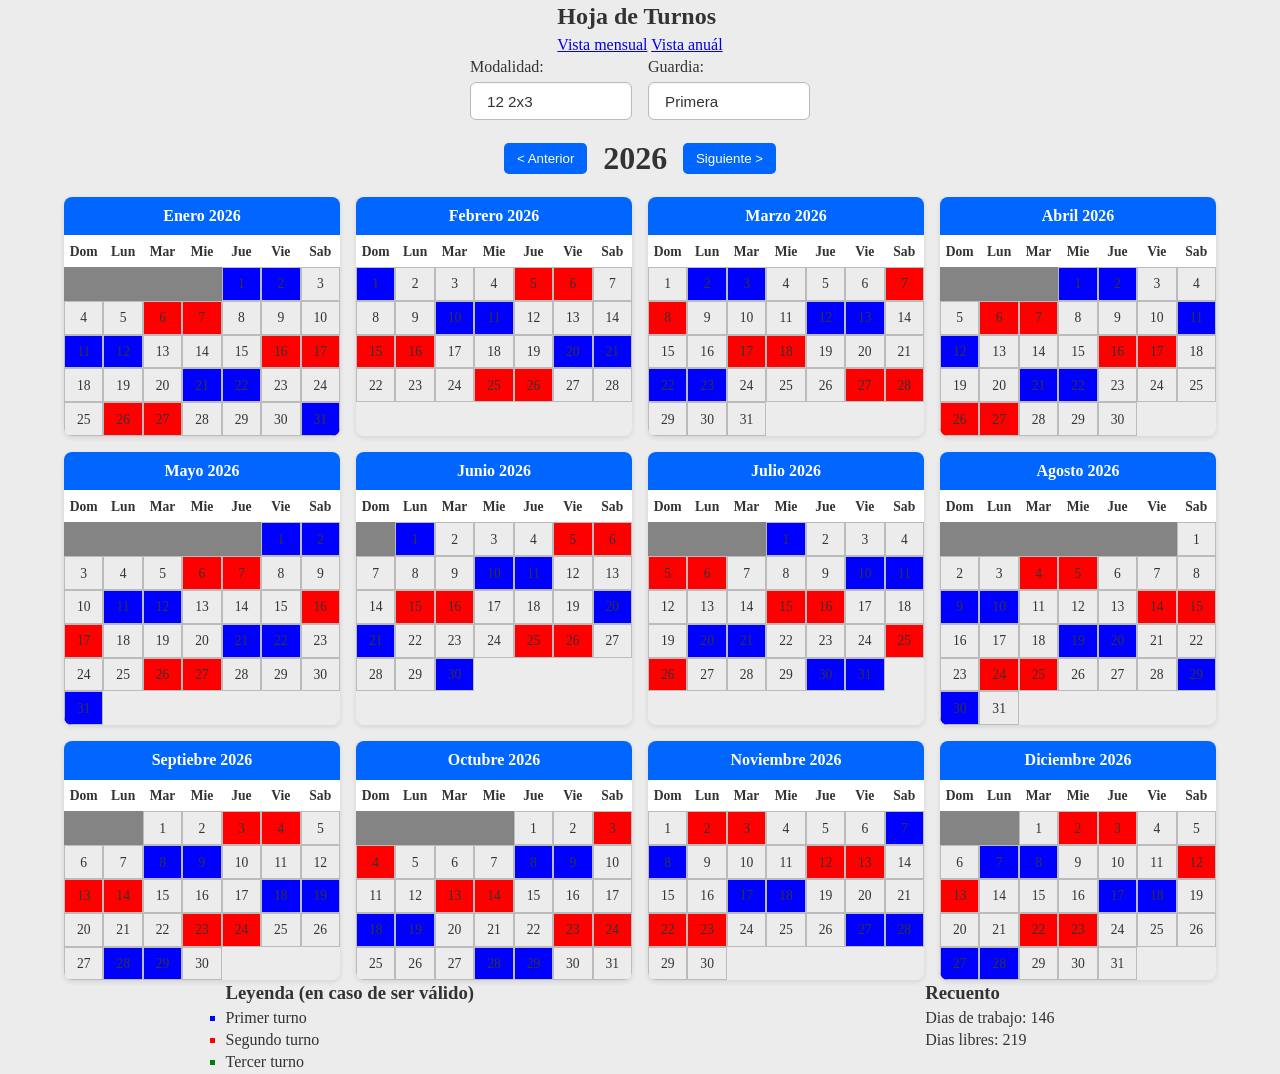
==== year.html @ efdddc21 "Init repo" ====
<!DOCTYPE html>
<html lang="en">

<head>
  <meta charset="UTF-8">
  <title>Calendario anuál - enGuardia</title>

  <link rel="manifest" href="manifest.json">
  <link rel="shortcut icon" href="icons/favicon.png" type="image/png">

  <link rel="stylesheet" href="css/vars.css">
  <link rel="stylesheet" href="css/controls.css">
  <link rel="stylesheet" href="css/year.css">
</head>

<body class="page">
  <nav>
    <h1>Hoja de Turnos</h1>
    <a href="/month.html">Vista mensual</a>
    <a href="/year.html">Vista anuál</a>
  </nav>
  <!-- Controls -->
  <section class="controls">
    <div class="field">
      <label for="mode">Modalidad:</label>
      <select id="mode" name="mode" onchange="renderYear(displayedYear)">
        <option value="12 2x3">12 2x3</option>
        <option value="8 5x3">8 5x3</option>
      </select>
    </div>

    <div class="field">
      <label for="guard">Guardia:</label>
      <select id="guard" name="guard" onchange="renderYear(displayedYear)">
        <option value="0">Primera</option>
        <option value="1">Segunda</option>
        <option value="2">Tercera</option>
        <option value="3">Quarta</option>
        <option value="4">Quinta</option>
      </select>
    </div>
  </section>


  <header>
    <button id="prevBtn">< Anterior</button>
    <h1 id="yearTitle"></h1>
    <button id="nextBtn">Siguiente ></button>
  </header>

  <main id="calendarContainer"></main>

  <div style="width: 100%;display: flex;justify-content: space-around;">
    <!-- Legend -->
    <section class="legend">
      <h3>Leyenda (en caso de ser válido)</h3>
      <ul>
        <li class="li-blue">Primer turno</li>
        <li class="li-red">Segundo turno</li>
        <li class="li-green">Tercer turno</li>
      </ul>
    </section>
  
    <div>
      <h3>Recuento</h3>
      <div id="daysCounter"></div>
    </div>
  </div>

  <script src="js/guardia.js"></script>
  <script src="js/year.js"></script>
</body>

</html>
---- css/vars.css ----
/* -------------------------------------------------
   Design Tokens (variables)
   ------------------------------------------------- */
:root {
    /* Accent & interactive */
    --accent: #6964ff;
    --accent-light: #9a8eff;
    /* dark‑mode accent */

    /* Palette */
    --bg-page: #edecec;
    --bg-calendar: #ededed;
    --bg-select: #ffffff;
    --bg-select-hover: #f2f2f2;

    /* Text */
    --text-primary: #333333;
    --text-inverse: #ffffff;
    --text-muted: #aeabab;
    /* navigation arrows */
    --text-calendar: #414141;

    /* Borders & shadows */
    --border: #bbbbbb;
    --border-focus: var(--accent);
    --shadow-inner: rgba(0, 0, 0, .05);

    /* Spacing & radii (optional, handy for future tweaks) */
    --radius: 6px;
    --gap: 0.45rem;
    --max-width: 340px;
}

/* Dark‑mode overrides */
@media (prefers-color-scheme: dark) {
    :root {
        --accent: var(--accent-light);
        --bg-page: #1e1e1e;
        --bg-calendar: #2c2c2c;
        --bg-select: #2b2b2b;
        --bg-select-hover: #383838;
        --text-primary: #e0e0e0;
        --text-muted: #aaaaaa;
        --text-calendar: #d0d0d0;
        --border: #555555;
        --shadow-inner: rgba(255, 255, 255, .03);
    }
}


/* -------------------------------------------------
   Legend (list markers)
   ------------------------------------------------- */
.legend ul {
    flex-direction: column;
    align-items: flex-start;
}

.legend li {
    list-style: square;
}

.li-blue::marker {
    color: blue;
}

.li-red::marker {
    color: red;
}

.li-green::marker {
    color: green;
}



/* Inactive filler cells (previous/next month) */
.inactive {
    background: #858484;
    /* keep as‑is – not part of the palette */
}

/* Colour‑coding classes used by your script */
.red {
    background: red;
}

.blue {
    background: blue;
}

.green {
    background: green;
}

:focus-visible {
    outline: 2px solid var(--accent);
    outline-offset: 2px;
}
---- css/controls.css ----
.controls {
    display: flex;
    flex-wrap: wrap;
    gap: 1rem;
    width: 100%;
    max-width: var(--max-width);
}

.field {
    flex: 1 1 150px;
    position: relative;
    /* for the custom arrow */
}

label {
    display: block;
    margin-bottom: 0.25rem;
    font-weight: 500;
}

/* Modern <select> styling – now using variables */
select {
    -webkit-appearance: none;
    -moz-appearance: none;
    appearance: none;

    width: 100%;
    padding: var(--gap) 1rem;
    border: 1px solid var(--border);
    border-radius: var(--radius);
    background: var(--bg-select);
    color: var(--text-primary);
    font-size: 0.95rem;
    line-height: 1.4;
    box-shadow: inset 0 1px 2px var(--shadow-inner);
    transition: border-color .2s ease, box-shadow .2s ease;
}

/* Custom chevron */
select::after {
    content: "▾";
    position: absolute;
    right: 0.9rem;
    top: 50%;
    transform: translateY(-50%);
    font-size: 0.75rem;
    color: var(--text-muted);
    pointer-events: none;
}

/* Interaction states */
select:focus {
    outline: none;
    border-color: var(--border-focus);
    box-shadow: 0 0 0 2px rgba(105, 100, 255, .2);
}

select:hover {
    border-color: var(--border);
}

select:disabled {
    background: #f5f5f5;
    color: #999;
}

@media print {
    section.controls,
    header,
    h2 {
        display: none !important;
    }
}
---- css/year.css ----
/* Reset a bit */
* {
  box-sizing: border-box;
  margin: 0;
  padding: 0;
}

body {
  background: var(--bg-page);
  color: var(--text-primary);
  line-height: 1.4;
  display: flex;
  flex-direction: column;
  align-items: center;
  min-height: 100vh;
}

/* Header */
header {
  display: flex;
  align-items: center;
  gap: 1rem;
  margin: 1rem 0;
}

header button {
  background: #0066ff;
  color: white;
  border: none;
  padding: .5rem .8rem;
  border-radius: .3rem;
  cursor: pointer;
}

header button:hover {
  background: #0052cc;
}

/* Calendar container */
#calendarContainer {
  display: grid;
  grid-template-columns: repeat(auto-fit, minmax(260px, 1fr));
  gap: 1rem;
  width: 90%;
  max-width: 1200px;
}

/* Individual month */
.month {
  background: var(--bg-calendar-hover);
  border-radius: .5rem;
  overflow: hidden;
  box-shadow: 0 2px 5px rgba(0, 0, 0, .1);
}

.month h2 {
  text-align: center;
  background: #0066ff;
  color: white;
  margin: 0;
  padding: .5rem 0;
  font-size: 1rem;
}

/* Days grid */
.days {
  display: grid;
  grid-template-columns: repeat(7, 1fr);
}

.day-name,
.day {
  text-align: center;
  padding: .4rem 0;
  font-size: .85rem;
}

.day-name {
  background: var(--bg-select);
  font-weight: bold;
}

.day {
  border: 1px solid var(--border);
}

/* Responsive tweak */
@media (max-width: 500px) {
  header {
    flex-direction: column;
  }
}
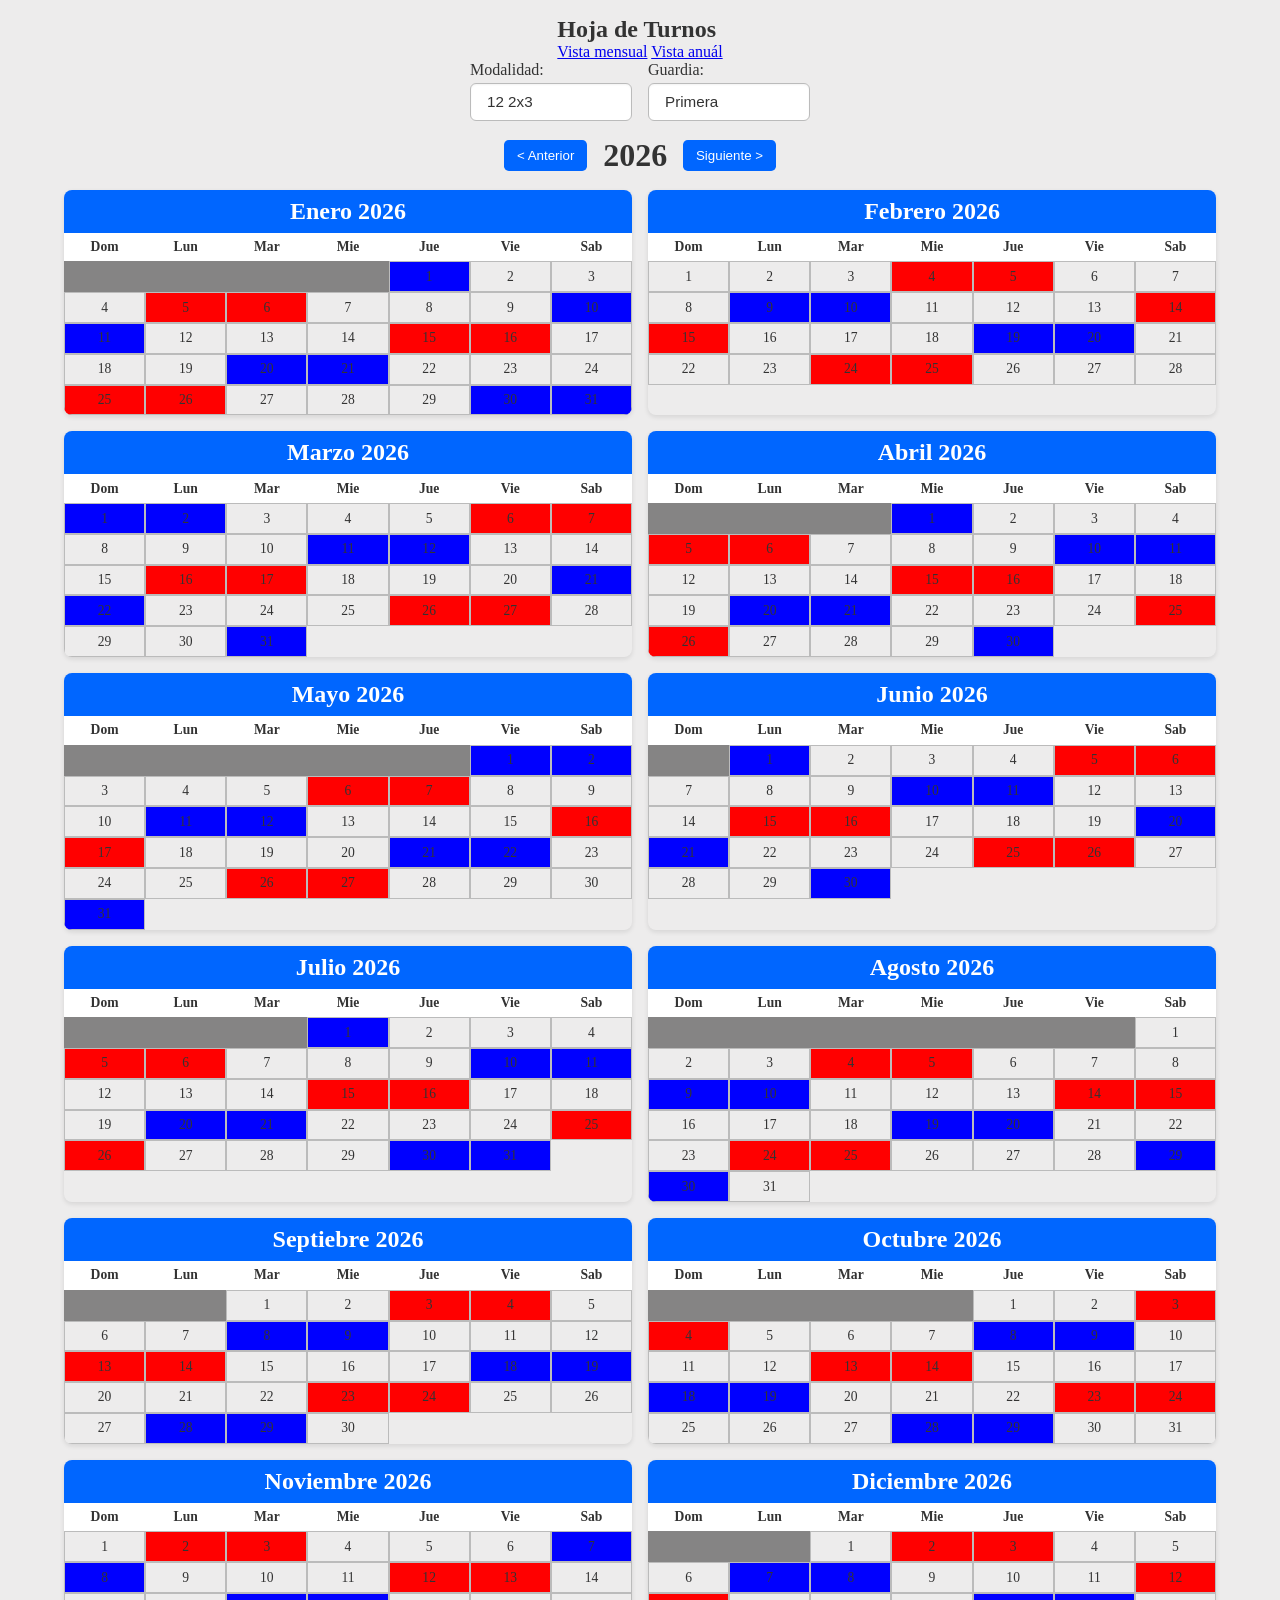
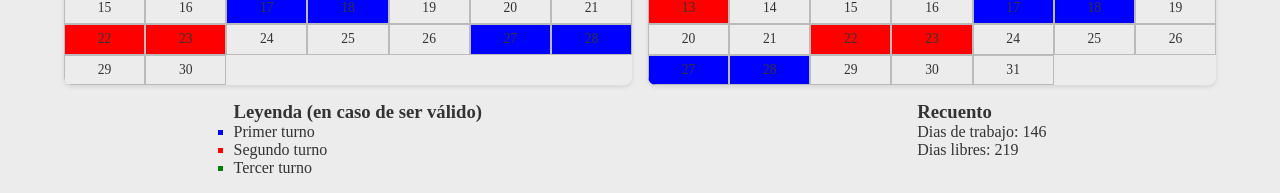
==== commit 10aae8a3: "Update" ====
--- a/year.html
+++ b/year.html
@@ -3,6 +3,8 @@
 
 <head>
   <meta charset="UTF-8">
+  <meta name="viewport" content="width=device-width, initial-scale=1.0">
+  
   <title>Calendario anuál - enGuardia</title>
 
   <link rel="manifest" href="manifest.json">
@@ -14,10 +16,10 @@
 </head>
 
 <body class="page">
-  <nav>
+  <nav style="margin-top: 1rem;">
     <h1>Hoja de Turnos</h1>
-    <a href="/month.html">Vista mensual</a>
-    <a href="/year.html">Vista anuál</a>
+    <a href="/enGuardia/month.html">Vista mensual</a>
+    <a href="/enGuardia/year.html">Vista anuál</a>
   </nav>
   <!-- Controls -->
   <section class="controls">
@@ -50,7 +52,7 @@
 
   <main id="calendarContainer"></main>
 
-  <div style="width: 100%;display: flex;justify-content: space-around;">
+  <div style="width: 100%;display: flex;padding: 1rem; justify-content: space-around;">
     <!-- Legend -->
     <section class="legend">
       <h3>Leyenda (en caso de ser válido)</h3>
--- a/css/year.css
+++ b/css/year.css
@@ -8,7 +8,7 @@
 body {
   background: var(--bg-page);
   color: var(--text-primary);
-  line-height: 1.4;
+  /* line-height: 1.4; */
   display: flex;
   flex-direction: column;
   align-items: center;
@@ -39,7 +39,7 @@
 /* Calendar container */
 #calendarContainer {
   display: grid;
-  grid-template-columns: repeat(auto-fit, minmax(260px, 1fr));
+  grid-template-columns: repeat(auto-fit, minmax(10cm, 1fr));
   gap: 1rem;
   width: 90%;
   max-width: 1200px;
@@ -59,7 +59,7 @@
   color: white;
   margin: 0;
   padding: .5rem 0;
-  font-size: 1rem;
+  /* font-size: 1rem; */
 }
 
 /* Days grid */
@@ -82,11 +82,4 @@
 
 .day {
   border: 1px solid var(--border);
-}
-
-/* Responsive tweak */
-@media (max-width: 500px) {
-  header {
-    flex-direction: column;
-  }
 }
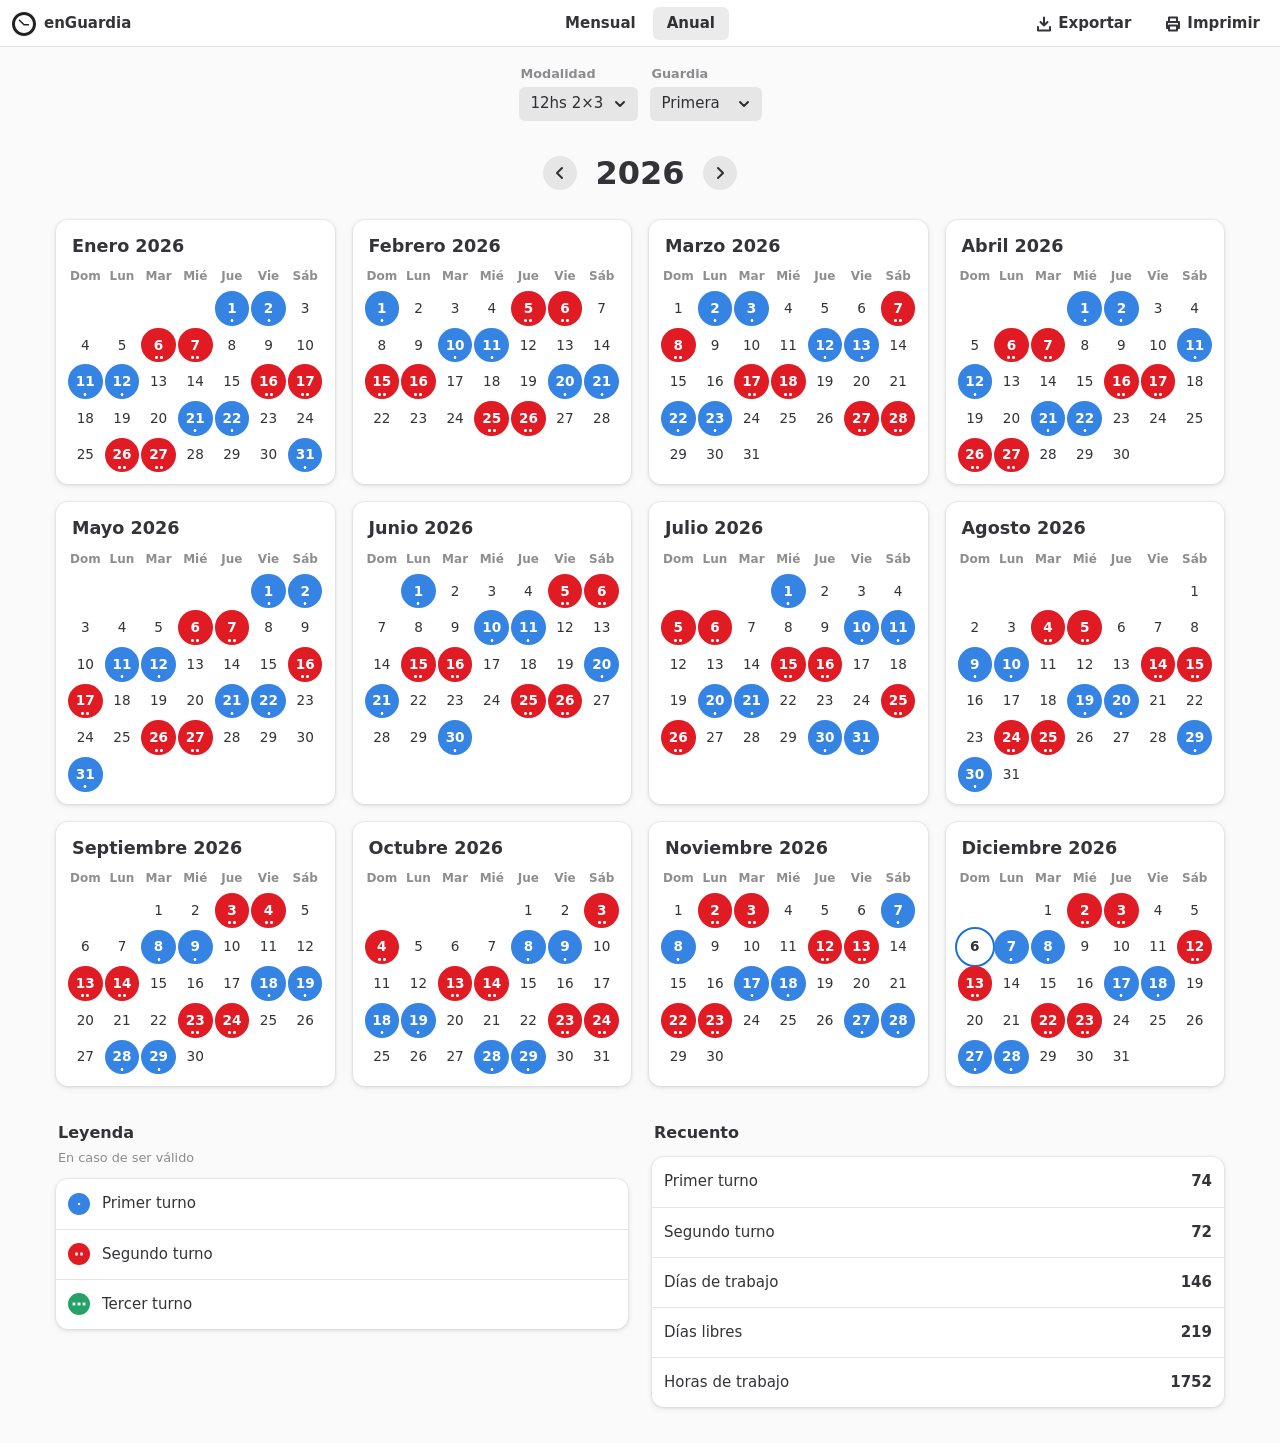
==== commit 97b36af0: "Redesign UI and add offline, export and editing features - Adwaita-style redesign: shared base.css, " ====
--- a/year.html
+++ b/year.html
@@ -1,76 +1,105 @@
 <!DOCTYPE html>
-<html lang="en">
+<html lang="es">
 
 <head>
   <meta charset="UTF-8">
   <meta name="viewport" content="width=device-width, initial-scale=1.0">
-  
-  <title>Calendario anuál - enGuardia</title>
+
+  <title>Calendario anual - enGuardia</title>
 
   <link rel="manifest" href="manifest.json">
   <link rel="shortcut icon" href="icons/favicon.png" type="image/png">
+  <link rel="apple-touch-icon" href="icons/favicon-192.png">
 
   <link rel="stylesheet" href="css/vars.css">
-  <link rel="stylesheet" href="css/controls.css">
+  <link rel="stylesheet" href="css/base.css">
   <link rel="stylesheet" href="css/year.css">
 </head>
 
-<body class="page">
-  <nav style="margin-top: 1rem;">
-    <h1>Hoja de Turnos</h1>
-    <a href="/enGuardia/month.html">Vista mensual</a>
-    <a href="/enGuardia/year.html">Vista anuál</a>
-  </nav>
+<body>
+  <header class="headerbar">
+    <div class="headerbar-start">
+      <span class="app-title"><img src="icons/favicon.svg" alt=""><span class="app-name">enGuardia</span></span>
+    </div>
+    <nav class="view-switcher" aria-label="Vistas">
+      <a href="month.html">Mensual</a>
+      <a href="year.html" aria-current="page">Anual</a>
+    </nav>
+    <div class="headerbar-end">
+      <button id="exportBtn" class="flat" title="Exportar al calendario (.ics)" aria-label="Exportar al calendario">
+        <svg class="icon" viewBox="0 0 16 16" aria-hidden="true">
+          <path d="M8 1.5v8M4.5 6 8 9.5 11.5 6M2 11v3.5h12V11" />
+        </svg>
+        <span class="btn-label">Exportar</span>
+      </button>
+      <button class="flat" onclick="window.print()" title="Imprimir" aria-label="Imprimir">
+        <svg class="icon" viewBox="0 0 16 16" aria-hidden="true">
+          <path d="M4 6V1.5h8V6M4 12H2V6h12v6h-2M4 9.5h8v5H4z" />
+        </svg>
+        <span class="btn-label">Imprimir</span>
+      </button>
+    </div>
+  </header>
+
   <!-- Controls -->
-  <section class="controls">
+  <section class="toolbar controls">
     <div class="field">
-      <label for="mode">Modalidad:</label>
+      <label for="mode">Modalidad</label>
       <select id="mode" name="mode" onchange="renderYear(displayedYear)">
-        <option value="12 2x3">12 2x3</option>
-        <option value="8 5x3">8 5x3</option>
+        <option value="12 2x3">12hs 2×3</option>
+        <option value="8 5x3">8hs 5×3</option>
       </select>
     </div>
 
     <div class="field">
-      <label for="guard">Guardia:</label>
+      <label for="guard">Guardia</label>
       <select id="guard" name="guard" onchange="renderYear(displayedYear)">
         <option value="0">Primera</option>
         <option value="1">Segunda</option>
         <option value="2">Tercera</option>
-        <option value="3">Quarta</option>
+        <option value="3">Cuarta</option>
         <option value="4">Quinta</option>
       </select>
     </div>
   </section>
 
+  <main class="clamp">
+    <div class="year-nav">
+      <div class="year-nav-center">
+        <button id="prevBtn" class="circular" title="Año anterior (←)" aria-label="Año anterior">
+          <svg class="icon" viewBox="0 0 16 16" aria-hidden="true"><path d="M10 3 5 8l5 5" /></svg>
+        </button>
+        <h1 id="yearTitle"></h1>
+        <button id="nextBtn" class="circular" title="Año siguiente (→)" aria-label="Año siguiente">
+          <svg class="icon" viewBox="0 0 16 16" aria-hidden="true"><path d="m6 3 5 5-5 5" /></svg>
+        </button>
+      </div>
+      <button id="todayBtn" class="flat" hidden>Hoy</button>
+    </div>
 
-  <header>
-    <button id="prevBtn">< Anterior</button>
-    <h1 id="yearTitle"></h1>
-    <button id="nextBtn">Siguiente ></button>
-  </header>
+    <div id="calendarContainer"></div>
 
-  <main id="calendarContainer"></main>
+    <div class="summary">
+      <!-- Legend -->
+      <section class="preferences-group">
+        <h3 class="heading">Leyenda</h3>
+        <p class="caption dim-label">En caso de ser válido</p>
+        <ul class="boxed-list">
+          <li><span class="swatch blue"></span>Primer turno</li>
+          <li><span class="swatch red"></span>Segundo turno</li>
+          <li><span class="swatch green"></span>Tercer turno</li>
+        </ul>
+      </section>
 
-  <div style="width: 100%;display: flex;padding: 1rem; justify-content: space-around;">
-    <!-- Legend -->
-    <section class="legend">
-      <h3>Leyenda (en caso de ser válido)</h3>
-      <ul>
-        <li class="li-blue">Primer turno</li>
-        <li class="li-red">Segundo turno</li>
-        <li class="li-green">Tercer turno</li>
-      </ul>
-    </section>
-  
-    <div>
-      <h3>Recuento</h3>
-      <div id="daysCounter"></div>
+      <section class="preferences-group">
+        <h3 class="heading">Recuento</h3>
+        <div id="daysCounter" class="boxed-list"></div>
+      </section>
     </div>
-  </div>
+  </main>
 
   <script src="js/guardia.js"></script>
   <script src="js/year.js"></script>
 </body>
 
-</html>+</html>
--- a/css/vars.css
+++ b/css/vars.css
@@ -1,99 +1,80 @@
 /* -------------------------------------------------
-   Design Tokens (variables)
+   Design tokens — based on the libadwaita palette
    ------------------------------------------------- */
 :root {
-    /* Accent & interactive */
-    --accent: #6964ff;
-    --accent-light: #9a8eff;
-    /* dark‑mode accent */
+    color-scheme: light dark;
 
-    /* Palette */
-    --bg-page: #edecec;
-    --bg-calendar: #ededed;
-    --bg-select: #ffffff;
-    --bg-select-hover: #f2f2f2;
+    /* Accent */
+    --accent-bg: #3584e4;
+    --accent-fg: #ffffff;
+    --accent: #1c71d8;
 
-    /* Text */
-    --text-primary: #333333;
-    --text-inverse: #ffffff;
-    --text-muted: #aeabab;
-    /* navigation arrows */
-    --text-calendar: #414141;
+    /* Surfaces */
+    --window-bg: #fafafb;
+    --window-fg: rgba(0, 0, 6, .8);
+    --view-bg: #ffffff;
+    --headerbar-bg: #ffffff;
+    --headerbar-shade: rgba(0, 0, 6, .12);
+    --card-bg: #ffffff;
+    --card-bg-solid: #ffffff;  /* card-bg flattened onto window-bg, for sticky cells */
+    --card-shadow:
+        0 0 0 1px rgba(0, 0, 6, .03),
+        0 1px 3px 1px rgba(0, 0, 6, .07),
+        0 2px 6px 2px rgba(0, 0, 6, .03);
 
-    /* Borders & shadows */
-    --border: #bbbbbb;
-    --border-focus: var(--accent);
-    --shadow-inner: rgba(0, 0, 0, .05);
+    /* Lines & widgets */
+    --border: rgba(0, 0, 6, .15);
+    --separator: rgba(0, 0, 6, .1);
+    --button-bg: rgba(0, 0, 6, .08);
+    --button-hover: rgba(0, 0, 6, .12);
+    --button-active: rgba(0, 0, 6, .22);
+    --dim-opacity: .55;
+    --chevron: url("data:image/svg+xml,%3Csvg xmlns='http://www.w3.org/2000/svg' width='16' height='16' viewBox='0 0 16 16'%3E%3Cpath d='M4 6l4 4 4-4' fill='none' stroke='%23000006' stroke-opacity='.8' stroke-width='2' stroke-linecap='round' stroke-linejoin='round'/%3E%3C/svg%3E");
 
-    /* Spacing & radii (optional, handy for future tweaks) */
-    --radius: 6px;
-    --gap: 0.45rem;
-    --max-width: 340px;
+    /* Shift colours (text / tint) */
+    --turn-1: #1c71d8;
+    --turn-2: #c01c28;
+    --turn-3: #1b8553;
+    /* Shift colours (solid fills, white text) */
+    --turn-1-solid: #3584e4;
+    --turn-2-solid: #e01b24;
+    --turn-3-solid: #26a269;
+
+    /* Shape & spacing */
+    --radius-sm: 6px;
+    --radius: 12px;
+    --gap: 12px;
+    --clamp: 1200px;
+
+    --font: "Adwaita Sans", "Cantarell", "Inter", system-ui, -apple-system, "Segoe UI", Roboto, Ubuntu, sans-serif;
 }
 
-/* Dark‑mode overrides */
+/* Dark style */
 @media (prefers-color-scheme: dark) {
     :root {
-        --accent: var(--accent-light);
-        --bg-page: #1e1e1e;
-        --bg-calendar: #2c2c2c;
-        --bg-select: #2b2b2b;
-        --bg-select-hover: #383838;
-        --text-primary: #e0e0e0;
-        --text-muted: #aaaaaa;
-        --text-calendar: #d0d0d0;
-        --border: #555555;
-        --shadow-inner: rgba(255, 255, 255, .03);
+        --accent: #78aeed;
+
+        --window-bg: #222226;
+        --window-fg: #ffffff;
+        --view-bg: #1d1d20;
+        --headerbar-bg: #2e2e32;
+        --headerbar-shade: rgba(0, 0, 6, .36);
+        --card-bg: rgba(255, 255, 255, .08);
+        --card-bg-solid: #343437;
+        --card-shadow:
+            0 0 0 1px rgba(0, 0, 6, .09),
+            0 1px 3px 1px rgba(0, 0, 6, .18),
+            0 2px 6px 2px rgba(0, 0, 6, .09);
+
+        --border: rgba(255, 255, 255, .15);
+        --separator: rgba(255, 255, 255, .1);
+        --button-bg: rgba(255, 255, 255, .1);
+        --button-hover: rgba(255, 255, 255, .15);
+        --button-active: rgba(255, 255, 255, .3);
+        --chevron: url("data:image/svg+xml,%3Csvg xmlns='http://www.w3.org/2000/svg' width='16' height='16' viewBox='0 0 16 16'%3E%3Cpath d='M4 6l4 4 4-4' fill='none' stroke='%23ffffff' stroke-width='2' stroke-linecap='round' stroke-linejoin='round'/%3E%3C/svg%3E");
+
+        --turn-1: #78aeed;
+        --turn-2: #ff938c;
+        --turn-3: #78e9ab;
     }
 }
-
-
-/* -------------------------------------------------
-   Legend (list markers)
-   ------------------------------------------------- */
-.legend ul {
-    flex-direction: column;
-    align-items: flex-start;
-}
-
-.legend li {
-    list-style: square;
-}
-
-.li-blue::marker {
-    color: blue;
-}
-
-.li-red::marker {
-    color: red;
-}
-
-.li-green::marker {
-    color: green;
-}
-
-
-
-/* Inactive filler cells (previous/next month) */
-.inactive {
-    background: #858484;
-    /* keep as‑is – not part of the palette */
-}
-
-/* Colour‑coding classes used by your script */
-.red {
-    background: red;
-}
-
-.blue {
-    background: blue;
-}
-
-.green {
-    background: green;
-}
-
-:focus-visible {
-    outline: 2px solid var(--accent);
-    outline-offset: 2px;
-}
--- a/css/base.css
+++ b/css/base.css
@@ -0,0 +1,297 @@
+/* -------------------------------------------------
+   Shared Adwaita-style widgets
+   ------------------------------------------------- */
+*,
+*::before,
+*::after {
+    box-sizing: border-box;
+}
+
+body {
+    margin: 0;
+    min-height: 100vh;
+    font-family: var(--font);
+    font-size: 15px;
+    line-height: 1.4;
+    background: var(--window-bg);
+    color: var(--window-fg);
+    -webkit-font-smoothing: antialiased;
+}
+
+h1, h2, h3, p {
+    margin: 0;
+}
+
+/* widgets below set their own display, which would otherwise beat [hidden] */
+[hidden] {
+    display: none !important;
+}
+
+/* read by screen readers, not shown */
+.visually-hidden {
+    position: absolute;
+    width: 1px;
+    height: 1px;
+    overflow: hidden;
+    clip-path: inset(50%);
+    white-space: nowrap;
+}
+
+.title-1 { font-size: 2rem;   font-weight: 800; }
+.title-2 { font-size: 1.6rem; font-weight: 800; }
+.title-4 { font-size: 1.1rem; font-weight: 700; }
+.heading { font-size: 1rem;   font-weight: 700; }
+.caption { font-size: .8rem; }
+.dim-label { opacity: var(--dim-opacity); }
+
+.icon {
+    width: 16px;
+    height: 16px;
+    flex: none;
+    fill: none;
+    stroke: currentColor;
+    stroke-width: 2;
+    stroke-linecap: round;
+    stroke-linejoin: round;
+}
+
+/* ---------- Header bar ---------- */
+.headerbar {
+    position: sticky;
+    top: 0;
+    z-index: 10;
+    display: grid;
+    grid-template-columns: 1fr auto 1fr;
+    align-items: center;
+    gap: 6px;
+    min-height: 47px;
+    padding: 6px;
+    background: var(--headerbar-bg);
+    box-shadow: inset 0 -1px var(--headerbar-shade);
+}
+
+.headerbar-start,
+.headerbar-end {
+    display: flex;
+    align-items: center;
+    gap: 6px;
+}
+
+.headerbar-end {
+    justify-content: flex-end;
+}
+
+.app-title {
+    display: flex;
+    align-items: center;
+    gap: 8px;
+    padding: 0 6px;
+    font-weight: 700;
+}
+
+.app-title img {
+    width: 24px;
+    height: 24px;
+}
+
+/* the icon is a dark symbolic glyph */
+@media (prefers-color-scheme: dark) {
+    .app-title img {
+        filter: invert(1);
+    }
+}
+
+/* ---------- View switcher ---------- */
+.view-switcher {
+    display: flex;
+    gap: 3px;
+}
+
+.view-switcher a {
+    display: flex;
+    align-items: center;
+    gap: 8px;
+    padding: 6px 14px;
+    border-radius: var(--radius-sm);
+    color: inherit;
+    font-weight: 700;
+    text-decoration: none;
+    transition: background-color .2s;
+}
+
+.view-switcher a:hover {
+    background: var(--button-hover);
+}
+
+.view-switcher a[aria-current="page"] {
+    background: var(--button-bg);
+}
+
+/* ---------- Buttons ---------- */
+button {
+    display: inline-flex;
+    align-items: center;
+    justify-content: center;
+    gap: 6px;
+    min-height: 34px;
+    padding: 6px 14px;
+    border: none;
+    border-radius: var(--radius-sm);
+    background: var(--button-bg);
+    color: inherit;
+    font: inherit;
+    font-weight: 700;
+    cursor: pointer;
+    transition: background-color .2s;
+}
+
+button:hover { background: var(--button-hover); }
+button:active { background: var(--button-active); }
+
+button.flat { background: transparent; }
+button.flat:hover { background: var(--button-hover); }
+button.flat:active { background: var(--button-active); }
+
+button.circular {
+    width: 34px;
+    padding: 0;
+    border-radius: 50%;
+}
+
+button.suggested-action {
+    background: var(--accent-bg);
+    color: var(--accent-fg);
+}
+
+button.suggested-action:hover { filter: brightness(1.08); }
+button.suggested-action:active { filter: brightness(.92); }
+
+/* ---------- Drop-downs ---------- */
+select {
+    appearance: none;
+    min-height: 34px;
+    padding: 6px 34px 6px 12px;
+    border: none;
+    border-radius: var(--radius-sm);
+    background: var(--button-bg) var(--chevron) no-repeat right 10px center;
+    color: inherit;
+    font: inherit;
+    cursor: pointer;
+    transition: background-color .2s;
+}
+
+select:hover {
+    background-color: var(--button-hover);
+}
+
+select option {
+    background: var(--view-bg);
+    color: var(--window-fg);
+}
+
+/* ---------- Toolbar of labelled fields ---------- */
+.toolbar {
+    display: flex;
+    flex-wrap: wrap;
+    align-items: flex-end;
+    justify-content: center;
+    gap: var(--gap);
+    padding: 18px 12px 6px;
+}
+
+.field {
+    display: flex;
+    flex-direction: column;
+    gap: 4px;
+}
+
+.field label {
+    padding-left: 2px;
+    font-size: .8rem;
+    font-weight: 700;
+    opacity: var(--dim-opacity);
+}
+
+/* ---------- Content clamp ---------- */
+.clamp {
+    width: 100%;
+    max-width: var(--clamp);
+    margin: 0 auto;
+    padding: 18px 16px 36px;
+}
+
+/* ---------- Cards & boxed lists ---------- */
+.card {
+    background: var(--card-bg);
+    border-radius: var(--radius);
+    box-shadow: var(--card-shadow);
+}
+
+.boxed-list {
+    margin: 0;
+    padding: 0;
+    list-style: none;
+    background: var(--card-bg);
+    border-radius: var(--radius);
+    box-shadow: var(--card-shadow);
+    overflow: hidden;
+}
+
+.boxed-list > * {
+    display: flex;
+    align-items: center;
+    gap: 12px;
+    min-height: 50px;
+    padding: 8px 12px;
+}
+
+.boxed-list > * + * {
+    border-top: 1px solid var(--separator);
+}
+
+.boxed-list .value {
+    margin-left: auto;
+    font-weight: 700;
+    font-variant-numeric: tabular-nums;
+}
+
+.preferences-group > .heading {
+    margin: 0 0 12px 2px;
+}
+
+/* ---------- Focus ring ---------- */
+:focus-visible {
+    outline: 2px solid color-mix(in srgb, var(--accent-bg) 60%, transparent);
+    outline-offset: 1px;
+}
+
+/* ---------- Narrow screens: icon-only header buttons ---------- */
+@media (max-width: 600px) {
+    .headerbar .btn-label {
+        display: none;
+    }
+
+    .headerbar button.flat {
+        width: 34px;
+        padding: 0;
+    }
+}
+
+@media (max-width: 400px) {
+    .app-name {
+        display: none;
+    }
+}
+
+/* ---------- Print ---------- */
+@media print {
+    body {
+        background: #fff;
+        color: #000;
+    }
+
+    .headerbar,
+    .toolbar {
+        display: none !important;
+    }
+}
--- a/css/year.css
+++ b/css/year.css
@@ -1,85 +1,171 @@
-/* Reset a bit */
-* {
-  box-sizing: border-box;
-  margin: 0;
-  padding: 0;
+/* ---------- Year navigation ---------- */
+.year-nav {
+    display: grid;
+    grid-template-columns: 1fr auto 1fr;
+    align-items: center;
+    margin: 6px 0 24px;
 }
 
-body {
-  background: var(--bg-page);
-  color: var(--text-primary);
-  /* line-height: 1.4; */
-  display: flex;
-  flex-direction: column;
-  align-items: center;
-  min-height: 100vh;
+.year-nav-center {
+    grid-column: 2;
+    display: flex;
+    align-items: center;
+    gap: 18px;
 }
 
-/* Header */
-header {
-  display: flex;
-  align-items: center;
-  gap: 1rem;
-  margin: 1rem 0;
+#todayBtn {
+    justify-self: start;
+    margin-left: 12px;
 }
 
-header button {
-  background: #0066ff;
-  color: white;
-  border: none;
-  padding: .5rem .8rem;
-  border-radius: .3rem;
-  cursor: pointer;
+.year-nav h1 {
+    min-width: 4ch;
+    text-align: center;
+    font-size: 2rem;
+    font-weight: 800;
+    font-variant-numeric: tabular-nums;
 }
 
-header button:hover {
-  background: #0052cc;
+/* ---------- Calendar ---------- */
+#calendarContainer {
+    display: grid;
+    grid-template-columns: repeat(auto-fill, minmax(260px, 1fr));
+    gap: 18px;
 }
 
-/* Calendar container */
-#calendarContainer {
-  display: grid;
-  grid-template-columns: repeat(auto-fit, minmax(10cm, 1fr));
-  gap: 1rem;
-  width: 90%;
-  max-width: 1200px;
-}
-
-/* Individual month */
 .month {
-  background: var(--bg-calendar-hover);
-  border-radius: .5rem;
-  overflow: hidden;
-  box-shadow: 0 2px 5px rgba(0, 0, 0, .1);
+    padding: 14px 12px 12px;
+    background: var(--card-bg);
+    border-radius: var(--radius);
+    box-shadow: var(--card-shadow);
 }
 
 .month h2 {
-  text-align: center;
-  background: #0066ff;
-  color: white;
-  margin: 0;
-  padding: .5rem 0;
-  /* font-size: 1rem; */
+    margin: 0 4px 10px;
+    font-size: 1.1rem;
+    font-weight: 700;
+    /* keep the month clear of the sticky header bar when jumped to */
+    scroll-margin-top: 64px;
 }
 
-/* Days grid */
 .days {
-  display: grid;
-  grid-template-columns: repeat(7, 1fr);
+    display: grid;
+    grid-template-columns: repeat(7, 1fr);
+    gap: 2px;
 }
 
 .day-name,
 .day {
-  text-align: center;
-  padding: .4rem 0;
-  font-size: .85rem;
+    display: flex;
+    align-items: center;
+    justify-content: center;
+    font-size: .85rem;
 }
 
 .day-name {
-  background: var(--bg-select);
-  font-weight: bold;
+    padding-bottom: 4px;
+    font-size: .75rem;
+    font-weight: 700;
+    opacity: var(--dim-opacity);
 }
 
 .day {
-  border: 1px solid var(--border);
-}+    aspect-ratio: 1;
+    border-radius: 50%;
+    font-variant-numeric: tabular-nums;
+}
+
+.day.blue,
+.day.red,
+.day.green {
+    color: #fff;
+    font-weight: 700;
+}
+
+.day.blue  { background: var(--turn-1-solid); }
+.day.red   { background: var(--turn-2-solid); }
+.day.green { background: var(--turn-3-solid); }
+
+/* one, two or three dots per turn, so the colour is not the only cue */
+.day.blue, .day.red, .day.green,
+.swatch {
+    position: relative;
+}
+
+.day.blue::after, .day.red::after, .day.green::after,
+.swatch::after {
+    content: "";
+    position: absolute;
+    bottom: 10%;
+    left: 50%;
+    height: 3px;
+    transform: translateX(-50%);
+    background: radial-gradient(circle, #fff 1.3px, transparent 1.6px) 0 0 / 5px 3px repeat-x;
+}
+
+.swatch::after {
+    bottom: 50%;
+    transform: translate(-50%, 50%);
+}
+
+.day.blue::after, .swatch.blue::after   { width: 5px; }
+.day.red::after, .swatch.red::after     { width: 10px; }
+.day.green::after, .swatch.green::after { width: 15px; }
+
+/* today */
+.day.active {
+    outline: 2px solid var(--accent);
+    outline-offset: 1px;
+    font-weight: 800;
+}
+
+/* ---------- Legend & counter ---------- */
+.summary {
+    display: grid;
+    grid-template-columns: repeat(auto-fit, minmax(260px, 1fr));
+    gap: 24px;
+    margin-top: 36px;
+}
+
+.preferences-group .caption {
+    margin: -8px 0 12px 2px;
+}
+
+.swatch {
+    width: 22px;
+    height: 22px;
+    border-radius: 50%;
+    flex: none;
+}
+
+.swatch.blue  { background: var(--turn-1-solid); }
+.swatch.red   { background: var(--turn-2-solid); }
+.swatch.green { background: var(--turn-3-solid); }
+
+#daysCounter:empty {
+    display: none;
+}
+
+@media print {
+    .year-nav button,
+    .summary {
+        display: none;
+    }
+
+    .clamp {
+        max-width: none;
+        padding: 0;
+    }
+
+    .month {
+        box-shadow: none;
+        border: 1px solid #ccc;
+        break-inside: avoid;
+    }
+
+    .day,
+    .day::after {
+        print-color-adjust: exact;
+        -webkit-print-color-adjust: exact;
+    }
+}
